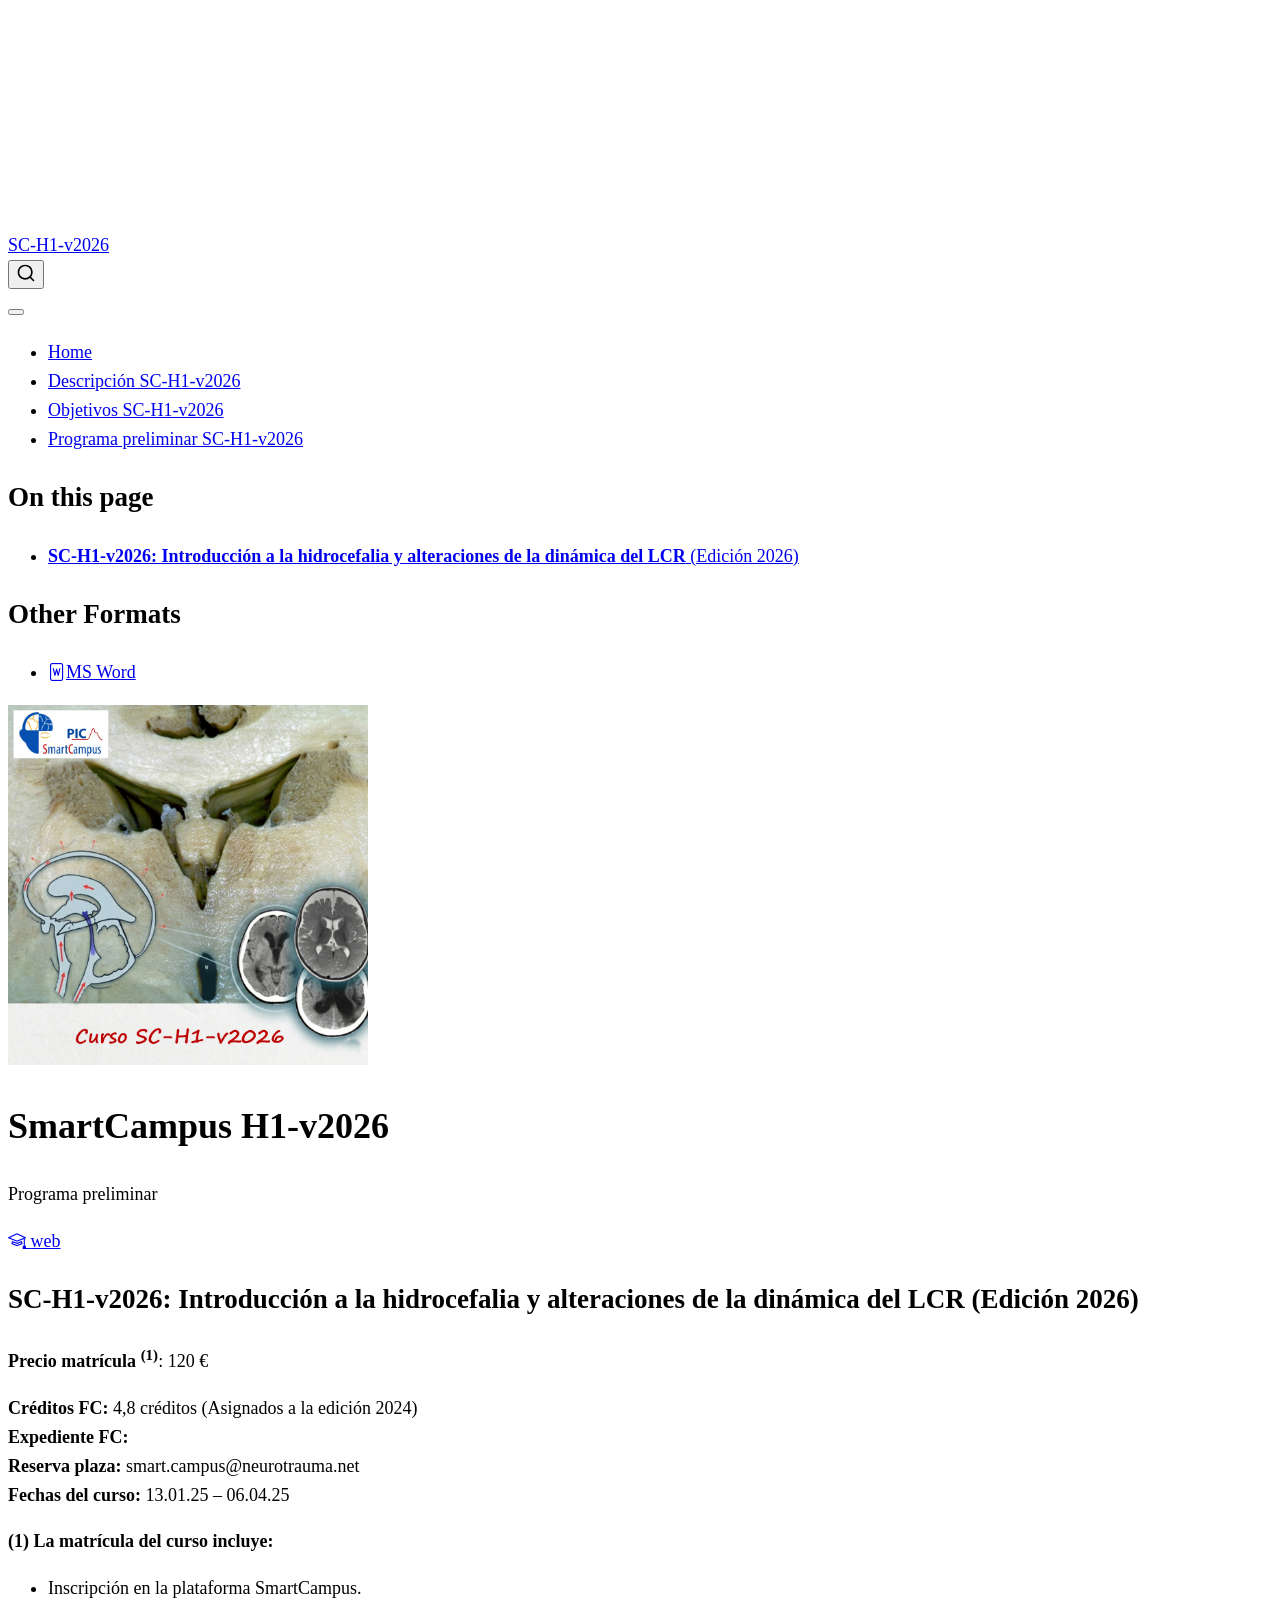
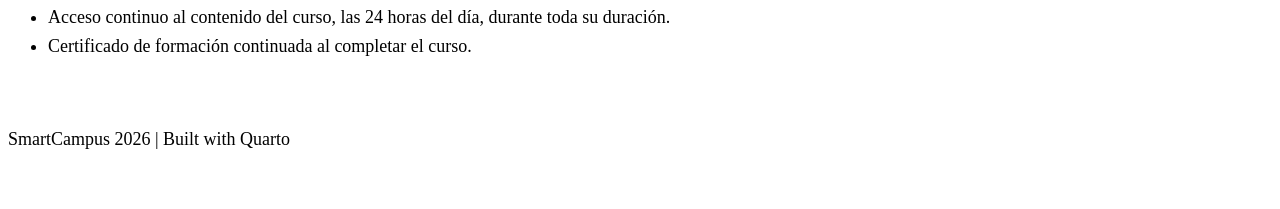
==== docs/index.html @ a45b17de "Initial" ====
<!DOCTYPE html>
<html xmlns="http://www.w3.org/1999/xhtml" lang="en" xml:lang="en"><head>

<meta charset="utf-8">
<meta name="generator" content="quarto-1.9.37">

<meta name="viewport" content="width=device-width, initial-scale=1.0, user-scalable=yes">


<title>SmartCampus H1-v2026 – SC-H1-v2026</title>
<style>
/* Default styles provided by pandoc.
** See https://pandoc.org/MANUAL.html#variables-for-html for config info.
*/
code{white-space: pre-wrap;}
span.smallcaps{font-variant: small-caps;}
div.columns{display: flex; gap: min(4vw, 1.5em);}
div.column{flex: auto; overflow-x: auto;}
div.hanging-indent{margin-left: 1.5em; text-indent: -1.5em;}
ul.task-list{list-style: none;}
ul.task-list li input[type="checkbox"] {
  width: 0.8em;
  margin: 0 0.8em 0.2em -1em; /* quarto-specific, see https://github.com/quarto-dev/quarto-cli/issues/4556 */ 
  vertical-align: middle;
}
</style>


<script src="site_libs/quarto-nav/quarto-nav.js"></script>
<script src="site_libs/quarto-nav/headroom.min.js"></script>
<script src="site_libs/clipboard/clipboard.min.js"></script>
<script src="site_libs/quarto-search/autocomplete.umd.js"></script>
<script src="site_libs/quarto-search/fuse.min.js"></script>
<script src="site_libs/quarto-search/quarto-search.js"></script>
<meta name="quarto:offset" content="./">
<script src="site_libs/quarto-html/quarto.js" type="module"></script>
<script src="site_libs/quarto-html/tabsets/tabsets.js" type="module"></script>
<script src="site_libs/quarto-html/popper.min.js"></script>
<script src="site_libs/quarto-html/tippy.umd.min.js"></script>
<link href="site_libs/quarto-html/tippy.css" rel="stylesheet">
<link href="site_libs/quarto-html/quarto-syntax-highlighting-7f8f88aac4f3542376d5c11b86a4c14d.css" rel="stylesheet" id="quarto-text-highlighting-styles">
<script src="site_libs/bootstrap/bootstrap.min.js"></script>
<link href="site_libs/bootstrap/bootstrap-icons.css" rel="stylesheet">
<link href="site_libs/bootstrap/bootstrap-6b423f165eeea3787de40cb4f8e821c3.min.css" rel="stylesheet" append-hash="true" id="quarto-bootstrap" data-mode="light">
<script id="quarto-search-options" type="application/json">{
  "location": "navbar",
  "copy-button": false,
  "collapse-after": 3,
  "panel-placement": "end",
  "type": "overlay",
  "limit": 50,
  "keyboard-shortcut": [
    "f",
    "/",
    "s"
  ],
  "show-item-context": false,
  "language": {
    "search-no-results-text": "No results",
    "search-matching-documents-text": "matching documents",
    "search-copy-link-title": "Copy link to search",
    "search-hide-matches-text": "Hide additional matches",
    "search-more-match-text": "more match in this document",
    "search-more-matches-text": "more matches in this document",
    "search-clear-button-title": "Clear",
    "search-text-placeholder": "",
    "search-detached-cancel-button-title": "Cancel",
    "search-submit-button-title": "Submit",
    "search-label": "Search"
  }
}</script>


<link rel="stylesheet" href="styles.css">
</head>

<body class="nav-fixed quarto-light">

<div id="quarto-search-results"></div>
  <header id="quarto-header" class="headroom fixed-top">
    <nav class="navbar navbar-expand-lg " data-bs-theme="dark">
      <div class="navbar-container container-fluid">
      <div class="navbar-brand-container mx-auto">
    <a class="navbar-brand" href="./index.html">
    <span class="navbar-title">SC-H1-v2026</span>
    </a>
  </div>
            <div id="quarto-search" class="" title="Search"></div>
          <button class="navbar-toggler" type="button" data-bs-toggle="collapse" data-bs-target="#navbarCollapse" aria-controls="navbarCollapse" role="menu" aria-expanded="false" aria-label="Toggle navigation" onclick="if (window.quartoToggleHeadroom) { window.quartoToggleHeadroom(); }">
  <span class="navbar-toggler-icon"></span>
</button>
          <div class="collapse navbar-collapse" id="navbarCollapse">
            <ul class="navbar-nav navbar-nav-scroll me-auto">
  <li class="nav-item">
    <a class="nav-link active" href="./index.html" aria-current="page"> 
<span class="menu-text">Home</span></a>
  </li>  
  <li class="nav-item">
    <a class="nav-link" href="./descripcion.html"> 
<span class="menu-text">Descripción SC-H1-v2026</span></a>
  </li>  
  <li class="nav-item">
    <a class="nav-link" href="./objetivos.html"> 
<span class="menu-text">Objetivos SC-H1-v2026</span></a>
  </li>  
  <li class="nav-item">
    <a class="nav-link" href="./programa_sc_h1_2026.html"> 
<span class="menu-text">Programa preliminar SC-H1-v2026</span></a>
  </li>  
</ul>
          </div> <!-- /navcollapse -->
            <div class="quarto-navbar-tools">
</div>
      </div> <!-- /container-fluid -->
    </nav>
</header>
<!-- content -->
<div id="quarto-content" class="quarto-container page-columns page-rows-contents page-layout-article page-navbar">
<!-- sidebar -->
<!-- margin-sidebar -->
    <div id="quarto-margin-sidebar" class="sidebar margin-sidebar">
        <nav id="TOC" role="doc-toc" class="toc-active">
    <h2 id="toc-title">On this page</h2>
  <ul>
  <li><a href="#sch1v2026-introducción-a-la-hidrocefalia-y-alteraciones-de-la-dinámica-del-lcr-edición-2026" id="toc-sch1v2026-introducción-a-la-hidrocefalia-y-alteraciones-de-la-dinámica-del-lcr-edición-2026" class="nav-link active" data-scroll-target="#sch1v2026-introducción-a-la-hidrocefalia-y-alteraciones-de-la-dinámica-del-lcr-edición-2026"><strong>SC‑H1‑v2026: Introducción a la hidrocefalia y alteraciones de la dinámica del LCR</strong> (Edición 2026)</a></li>
  </ul>
<div class="quarto-alternate-formats"><h2>Other Formats</h2><ul><li><a href="index.docx"><i class="bi bi-file-word"></i>MS Word</a></li></ul></div></nav>
    </div>
<!-- main -->
<div class="quarto-about-trestles">
  <div class="about-entity">
    <img src="images/SC-H1-2026.jpg" class="about-image
  rounded " style="width: 20em;">
<header id="title-block-header" class="quarto-title-block default">
<div class="quarto-title">
<h1 class="title">SmartCampus H1-v2026</h1>
<p class="subtitle lead">Programa preliminar</p>
</div>
<div class="quarto-title-meta">
  </div>
</header>
    <div class="about-links">
  <a href="https://www.neurotrauma.com" class="about-link" rel="" target="">
    <i class="bi bi-mortarboard"></i>
     <span class="about-link-text">web</span>
  </a>
</div>
  </div>
  <div class="about-contents"><main class="content" id="quarto-document-content">

<section id="sch1v2026-introducción-a-la-hidrocefalia-y-alteraciones-de-la-dinámica-del-lcr-edición-2026" class="level1">
<h1><strong>SC‑H1‑v2026: Introducción a la hidrocefalia y alteraciones de la dinámica del LCR</strong> (Edición 2026)</h1>
<p><strong>Precio matrícula <sup>(1)</sup></strong>: 120 €</p>
<p><strong>Créditos FC:</strong> 4,8 créditos (Asignados a la edición 2024)<br>
<strong>Expediente FC:</strong><br>
<strong>Reserva plaza:</strong> smart.campus@neurotrauma.net<br>
<strong>Fechas del curso:</strong> 13.01.25 – 06.04.25</p>
<p><strong>(1) La matrícula del curso incluye:</strong></p>
<ul>
<li>Inscripción en la plataforma SmartCampus.</li>
<li>Acceso continuo al contenido del curso, las 24 horas del día, durante toda su duración.</li>
<li>Certificado de formación continuada al completar el curso.</li>
</ul>


</section>
</main></div>
</div>
 <!-- /main -->
<script id="quarto-html-after-body" type="application/javascript">
  window.document.addEventListener("DOMContentLoaded", function (event) {
    const isCodeAnnotation = (el) => {
      for (const clz of el.classList) {
        if (clz.startsWith('code-annotation-')) {                     
          return true;
        }
      }
      return false;
    }
    const onCopySuccess = function(e) {
      // button target
      const button = e.trigger;
      // don't keep focus
      button.blur();
      // flash "checked"
      button.classList.add('code-copy-button-checked');
      var currentTitle = button.getAttribute("title");
      button.setAttribute("title", "Copied!");
      let tooltip;
      if (window.bootstrap) {
        button.setAttribute("data-bs-toggle", "tooltip");
        button.setAttribute("data-bs-placement", "left");
        button.setAttribute("data-bs-title", "Copied!");
        tooltip = new bootstrap.Tooltip(button, 
          { trigger: "manual", 
            customClass: "code-copy-button-tooltip",
            offset: [0, -8]});
        tooltip.show();    
      }
      setTimeout(function() {
        if (tooltip) {
          tooltip.hide();
          button.removeAttribute("data-bs-title");
          button.removeAttribute("data-bs-toggle");
          button.removeAttribute("data-bs-placement");
        }
        button.setAttribute("title", currentTitle);
        button.classList.remove('code-copy-button-checked');
      }, 1000);
      // clear code selection
      e.clearSelection();
    }
    const getTextToCopy = function(trigger) {
      const outerScaffold = trigger.parentElement.cloneNode(true);
      const codeEl = outerScaffold.querySelector('code');
      for (const childEl of codeEl.children) {
        if (isCodeAnnotation(childEl)) {
          childEl.remove();
        }
      }
      return codeEl.innerText;
    }
    const clipboard = new window.ClipboardJS('.code-copy-button:not([data-in-quarto-modal])', {
      text: getTextToCopy
    });
    clipboard.on('success', onCopySuccess);
    if (window.document.getElementById('quarto-embedded-source-code-modal')) {
      const clipboardModal = new window.ClipboardJS('.code-copy-button[data-in-quarto-modal]', {
        text: getTextToCopy,
        container: window.document.getElementById('quarto-embedded-source-code-modal')
      });
      clipboardModal.on('success', onCopySuccess);
    }
      var localhostRegex = new RegExp(/^(?:http|https):\/\/localhost\:?[0-9]*\//);
      var mailtoRegex = new RegExp(/^mailto:/);
        var filterRegex = new RegExp('/' + window.location.host + '/');
      var isInternal = (href) => {
          return filterRegex.test(href) || localhostRegex.test(href) || mailtoRegex.test(href);
      }
      // Inspect non-navigation links and adorn them if external
     var links = window.document.querySelectorAll('a[href]:not(.nav-link):not(.navbar-brand):not(.toc-action):not(.sidebar-link):not(.sidebar-item-toggle):not(.pagination-link):not(.no-external):not([aria-hidden]):not(.dropdown-item):not(.quarto-navigation-tool):not(.about-link)');
      for (var i=0; i<links.length; i++) {
        const link = links[i];
        if (!isInternal(link.href)) {
          // undo the damage that might have been done by quarto-nav.js in the case of
          // links that we want to consider external
          if (link.dataset.originalHref !== undefined) {
            link.href = link.dataset.originalHref;
          }
        }
      }
    function tippyHover(el, contentFn, onTriggerFn, onUntriggerFn) {
      const config = {
        allowHTML: true,
        maxWidth: 500,
        delay: 100,
        arrow: false,
        appendTo: function(el) {
            return el.parentElement;
        },
        interactive: true,
        interactiveBorder: 10,
        theme: 'quarto',
        placement: 'bottom-start',
      };
      if (contentFn) {
        config.content = contentFn;
      }
      if (onTriggerFn) {
        config.onTrigger = onTriggerFn;
      }
      if (onUntriggerFn) {
        config.onUntrigger = onUntriggerFn;
      }
      window.tippy(el, config); 
    }
    const noterefs = window.document.querySelectorAll('a[role="doc-noteref"]');
    for (var i=0; i<noterefs.length; i++) {
      const ref = noterefs[i];
      tippyHover(ref, function() {
        // use id or data attribute instead here
        let href = ref.getAttribute('data-footnote-href') || ref.getAttribute('href');
        try { href = new URL(href).hash; } catch {}
        const id = href.replace(/^#\/?/, "");
        const note = window.document.getElementById(id);
        if (note) {
          return note.innerHTML;
        } else {
          return "";
        }
      });
    }
    const xrefs = window.document.querySelectorAll('a.quarto-xref');
    const processXRef = (id, note) => {
      // Strip column container classes
      const stripColumnClz = (el) => {
        el.classList.remove("page-full", "page-columns");
        if (el.children) {
          for (const child of el.children) {
            stripColumnClz(child);
          }
        }
      }
      stripColumnClz(note)
      if (id === null || id.startsWith('sec-')) {
        // Special case sections, only their first couple elements
        const container = document.createElement("div");
        if (note.children && note.children.length > 2) {
          container.appendChild(note.children[0].cloneNode(true));
          for (let i = 1; i < note.children.length; i++) {
            const child = note.children[i];
            if (child.tagName === "P" && child.innerText === "") {
              continue;
            } else {
              container.appendChild(child.cloneNode(true));
              break;
            }
          }
          if (window.Quarto?.typesetMath) {
            window.Quarto.typesetMath(container);
          }
          return container.innerHTML
        } else {
          if (window.Quarto?.typesetMath) {
            window.Quarto.typesetMath(note);
          }
          return note.innerHTML;
        }
      } else {
        // Remove any anchor links if they are present
        const anchorLink = note.querySelector('a.anchorjs-link');
        if (anchorLink) {
          anchorLink.remove();
        }
        if (window.Quarto?.typesetMath) {
          window.Quarto.typesetMath(note);
        }
        if (note.classList.contains("callout")) {
          return note.outerHTML;
        } else {
          return note.innerHTML;
        }
      }
    }
    for (var i=0; i<xrefs.length; i++) {
      const xref = xrefs[i];
      tippyHover(xref, undefined, function(instance) {
        instance.disable();
        let url = xref.getAttribute('href');
        let hash = undefined; 
        if (url.startsWith('#')) {
          hash = url;
        } else {
          try { hash = new URL(url).hash; } catch {}
        }
        if (hash) {
          const id = hash.replace(/^#\/?/, "");
          const note = window.document.getElementById(id);
          if (note !== null) {
            try {
              const html = processXRef(id, note.cloneNode(true));
              instance.setContent(html);
            } finally {
              instance.enable();
              instance.show();
            }
          } else {
            // See if we can fetch this
            fetch(url.split('#')[0])
            .then(res => res.text())
            .then(html => {
              const parser = new DOMParser();
              const htmlDoc = parser.parseFromString(html, "text/html");
              const note = htmlDoc.getElementById(id);
              if (note !== null) {
                const html = processXRef(id, note);
                instance.setContent(html);
              } 
            }).finally(() => {
              instance.enable();
              instance.show();
            });
          }
        } else {
          // See if we can fetch a full url (with no hash to target)
          // This is a special case and we should probably do some content thinning / targeting
          fetch(url)
          .then(res => res.text())
          .then(html => {
            const parser = new DOMParser();
            const htmlDoc = parser.parseFromString(html, "text/html");
            const note = htmlDoc.querySelector('main.content');
            if (note !== null) {
              // This should only happen for chapter cross references
              // (since there is no id in the URL)
              // remove the first header
              if (note.children.length > 0 && note.children[0].tagName === "HEADER") {
                note.children[0].remove();
              }
              const html = processXRef(null, note);
              instance.setContent(html);
            } 
          }).finally(() => {
            instance.enable();
            instance.show();
          });
        }
      }, function(instance) {
      });
    }
        let selectedAnnoteEl;
        const selectorForAnnotation = ( cell, annotation) => {
          let cellAttr = 'data-code-cell="' + cell + '"';
          let lineAttr = 'data-code-annotation="' +  annotation + '"';
          const selector = 'span[' + cellAttr + '][' + lineAttr + ']';
          return selector;
        }
        const selectCodeLines = (annoteEl) => {
          const doc = window.document;
          const targetCell = annoteEl.getAttribute("data-target-cell");
          const targetAnnotation = annoteEl.getAttribute("data-target-annotation");
          const annoteSpan = window.document.querySelector(selectorForAnnotation(targetCell, targetAnnotation));
          const lines = annoteSpan.getAttribute("data-code-lines").split(",");
          const lineIds = lines.map((line) => {
            return targetCell + "-" + line;
          })
          let top = null;
          let height = null;
          let parent = null;
          if (lineIds.length > 0) {
              //compute the position of the single el (top and bottom and make a div)
              const el = window.document.getElementById(lineIds[0]);
              top = el.offsetTop;
              height = el.offsetHeight;
              parent = el.parentElement.parentElement;
            if (lineIds.length > 1) {
              const lastEl = window.document.getElementById(lineIds[lineIds.length - 1]);
              const bottom = lastEl.offsetTop + lastEl.offsetHeight;
              height = bottom - top;
            }
            if (top !== null && height !== null && parent !== null) {
              // cook up a div (if necessary) and position it 
              let div = window.document.getElementById("code-annotation-line-highlight");
              if (div === null) {
                div = window.document.createElement("div");
                div.setAttribute("id", "code-annotation-line-highlight");
                div.style.position = 'absolute';
                parent.appendChild(div);
              }
              div.style.top = top - 2 + "px";
              div.style.height = height + 4 + "px";
              div.style.left = 0;
              let gutterDiv = window.document.getElementById("code-annotation-line-highlight-gutter");
              if (gutterDiv === null) {
                gutterDiv = window.document.createElement("div");
                gutterDiv.setAttribute("id", "code-annotation-line-highlight-gutter");
                gutterDiv.style.position = 'absolute';
                const codeCell = window.document.getElementById(targetCell);
                const gutter = codeCell.querySelector('.code-annotation-gutter');
                gutter.appendChild(gutterDiv);
              }
              gutterDiv.style.top = top - 2 + "px";
              gutterDiv.style.height = height + 4 + "px";
            }
            selectedAnnoteEl = annoteEl;
          }
        };
        const unselectCodeLines = () => {
          const elementsIds = ["code-annotation-line-highlight", "code-annotation-line-highlight-gutter"];
          elementsIds.forEach((elId) => {
            const div = window.document.getElementById(elId);
            if (div) {
              div.remove();
            }
          });
          selectedAnnoteEl = undefined;
        };
          // Handle positioning of the toggle
      window.addEventListener(
        "resize",
        throttle(() => {
          elRect = undefined;
          if (selectedAnnoteEl) {
            selectCodeLines(selectedAnnoteEl);
          }
        }, 10)
      );
      function throttle(fn, ms) {
      let throttle = false;
      let timer;
        return (...args) => {
          if(!throttle) { // first call gets through
              fn.apply(this, args);
              throttle = true;
          } else { // all the others get throttled
              if(timer) clearTimeout(timer); // cancel #2
              timer = setTimeout(() => {
                fn.apply(this, args);
                timer = throttle = false;
              }, ms);
          }
        };
      }
        // Attach click handler to the DT
        const annoteDls = window.document.querySelectorAll('dt[data-target-cell]');
        for (const annoteDlNode of annoteDls) {
          annoteDlNode.addEventListener('click', (event) => {
            const clickedEl = event.target;
            if (clickedEl !== selectedAnnoteEl) {
              unselectCodeLines();
              const activeEl = window.document.querySelector('dt[data-target-cell].code-annotation-active');
              if (activeEl) {
                activeEl.classList.remove('code-annotation-active');
              }
              selectCodeLines(clickedEl);
              clickedEl.classList.add('code-annotation-active');
            } else {
              // Unselect the line
              unselectCodeLines();
              clickedEl.classList.remove('code-annotation-active');
            }
          });
        }
    const findCites = (el) => {
      const parentEl = el.parentElement;
      if (parentEl) {
        const cites = parentEl.dataset.cites;
        if (cites) {
          return {
            el,
            cites: cites.split(' ')
          };
        } else {
          return findCites(el.parentElement)
        }
      } else {
        return undefined;
      }
    };
    var bibliorefs = window.document.querySelectorAll('a[role="doc-biblioref"]');
    for (var i=0; i<bibliorefs.length; i++) {
      const ref = bibliorefs[i];
      const citeInfo = findCites(ref);
      if (citeInfo) {
        tippyHover(citeInfo.el, function() {
          var popup = window.document.createElement('div');
          citeInfo.cites.forEach(function(cite) {
            var citeDiv = window.document.createElement('div');
            citeDiv.classList.add('hanging-indent');
            citeDiv.classList.add('csl-entry');
            var biblioDiv = window.document.getElementById('ref-' + cite);
            if (biblioDiv) {
              citeDiv.innerHTML = biblioDiv.innerHTML;
            }
            popup.appendChild(citeDiv);
          });
          return popup.innerHTML;
        });
      }
    }
  });
  </script>
</div> <!-- /content -->
<footer class="footer">
  <div class="nav-footer">
    <div class="nav-footer-left">
      &nbsp;
    </div>   
    <div class="nav-footer-center">
<p>SmartCampus 2026 | Built with Quarto</p>
</div>
    <div class="nav-footer-right">
      &nbsp;
    </div>
  </div>
</footer>




</body></html>
---- docs/site_libs/quarto-html/tippy.css ----
.tippy-box[data-animation=fade][data-state=hidden]{opacity:0}[data-tippy-root]{max-width:calc(100vw - 10px)}.tippy-box{position:relative;background-color:#333;color:#fff;border-radius:4px;font-size:14px;line-height:1.4;white-space:normal;outline:0;transition-property:transform,visibility,opacity}.tippy-box[data-placement^=top]>.tippy-arrow{bottom:0}.tippy-box[data-placement^=top]>.tippy-arrow:before{bottom:-7px;left:0;border-width:8px 8px 0;border-top-color:initial;transform-origin:center top}.tippy-box[data-placement^=bottom]>.tippy-arrow{top:0}.tippy-box[data-placement^=bottom]>.tippy-arrow:before{top:-7px;left:0;border-width:0 8px 8px;border-bottom-color:initial;transform-origin:center bottom}.tippy-box[data-placement^=left]>.tippy-arrow{right:0}.tippy-box[data-placement^=left]>.tippy-arrow:before{border-width:8px 0 8px 8px;border-left-color:initial;right:-7px;transform-origin:center left}.tippy-box[data-placement^=right]>.tippy-arrow{left:0}.tippy-box[data-placement^=right]>.tippy-arrow:before{left:-7px;border-width:8px 8px 8px 0;border-right-color:initial;transform-origin:center right}.tippy-box[data-inertia][data-state=visible]{transition-timing-function:cubic-bezier(.54,1.5,.38,1.11)}.tippy-arrow{width:16px;height:16px;color:#333}.tippy-arrow:before{content:"";position:absolute;border-color:transparent;border-style:solid}.tippy-content{position:relative;padding:5px 9px;z-index:1}
---- docs/site_libs/quarto-html/quarto-syntax-highlighting-7f8f88aac4f3542376d5c11b86a4c14d.css ----
/* quarto syntax highlight colors */
:root {
  --quarto-hl-ot-color: #003B4F;
  --quarto-hl-at-color: #657422;
  --quarto-hl-ss-color: #20794D;
  --quarto-hl-an-color: #5E5E5E;
  --quarto-hl-fu-color: #4758AB;
  --quarto-hl-st-color: #20794D;
  --quarto-hl-cf-color: #003B4F;
  --quarto-hl-op-color: #5E5E5E;
  --quarto-hl-er-color: #AD0000;
  --quarto-hl-bn-color: #AD0000;
  --quarto-hl-al-color: #AD0000;
  --quarto-hl-va-color: #111111;
  --quarto-hl-bu-color: inherit;
  --quarto-hl-ex-color: inherit;
  --quarto-hl-pp-color: #AD0000;
  --quarto-hl-in-color: #5E5E5E;
  --quarto-hl-vs-color: #20794D;
  --quarto-hl-wa-color: #5E5E5E;
  --quarto-hl-do-color: #5E5E5E;
  --quarto-hl-im-color: #00769E;
  --quarto-hl-ch-color: #20794D;
  --quarto-hl-dt-color: #AD0000;
  --quarto-hl-fl-color: #AD0000;
  --quarto-hl-co-color: #5E5E5E;
  --quarto-hl-cv-color: #5E5E5E;
  --quarto-hl-cn-color: #8f5902;
  --quarto-hl-sc-color: #5E5E5E;
  --quarto-hl-dv-color: #AD0000;
  --quarto-hl-kw-color: #003B4F;
}

/* other quarto variables */
:root {
  --quarto-font-monospace: SFMono-Regular, Menlo, Monaco, Consolas, "Liberation Mono", "Courier New", monospace;
}

/* syntax highlight based on Pandoc's rules */
pre > code.sourceCode > span {
  color: #003B4F;
}

code.sourceCode > span {
  color: #003B4F;
}

div.sourceCode,
div.sourceCode pre.sourceCode {
  color: #003B4F;
}

/* Normal */
code span {
  color: #003B4F;
}

/* Alert */
code span.al {
  color: #AD0000;
  font-style: inherit;
}

/* Annotation */
code span.an {
  color: #5E5E5E;
  font-style: inherit;
}

/* Attribute */
code span.at {
  color: #657422;
  font-style: inherit;
}

/* BaseN */
code span.bn {
  color: #AD0000;
  font-style: inherit;
}

/* BuiltIn */
code span.bu {
  font-style: inherit;
}

/* ControlFlow */
code span.cf {
  color: #003B4F;
  font-weight: bold;
  font-style: inherit;
}

/* Char */
code span.ch {
  color: #20794D;
  font-style: inherit;
}

/* Constant */
code span.cn {
  color: #8f5902;
  font-style: inherit;
}

/* Comment */
code span.co {
  color: #5E5E5E;
  font-style: inherit;
}

/* CommentVar */
code span.cv {
  color: #5E5E5E;
  font-style: italic;
}

/* Documentation */
code span.do {
  color: #5E5E5E;
  font-style: italic;
}

/* DataType */
code span.dt {
  color: #AD0000;
  font-style: inherit;
}

/* DecVal */
code span.dv {
  color: #AD0000;
  font-style: inherit;
}

/* Error */
code span.er {
  color: #AD0000;
  font-style: inherit;
}

/* Extension */
code span.ex {
  font-style: inherit;
}

/* Float */
code span.fl {
  color: #AD0000;
  font-style: inherit;
}

/* Function */
code span.fu {
  color: #4758AB;
  font-style: inherit;
}

/* Import */
code span.im {
  color: #00769E;
  font-style: inherit;
}

/* Information */
code span.in {
  color: #5E5E5E;
  font-style: inherit;
}

/* Keyword */
code span.kw {
  color: #003B4F;
  font-weight: bold;
  font-style: inherit;
}

/* Operator */
code span.op {
  color: #5E5E5E;
  font-style: inherit;
}

/* Other */
code span.ot {
  color: #003B4F;
  font-style: inherit;
}

/* Preprocessor */
code span.pp {
  color: #AD0000;
  font-style: inherit;
}

/* SpecialChar */
code span.sc {
  color: #5E5E5E;
  font-style: inherit;
}

/* SpecialString */
code span.ss {
  color: #20794D;
  font-style: inherit;
}

/* String */
code span.st {
  color: #20794D;
  font-style: inherit;
}

/* Variable */
code span.va {
  color: #111111;
  font-style: inherit;
}

/* VerbatimString */
code span.vs {
  color: #20794D;
  font-style: inherit;
}

/* Warning */
code span.wa {
  color: #5E5E5E;
  font-style: italic;
}

.prevent-inlining {
  content: "</";
}

/*# sourceMappingURL=789ad8cd35626ba772517505b42a116e.css.map */
---- docs/styles.css ----
/* Sets the base document font size safely */
body {
  font-size: 18px;
  line-height: 1.6; /* Adds comfortable breathing room between text lines */
}

/* Optional: Ensures your navigation links stay clean and readable */
.navbar {
  font-size: 18px;
}

/* Optional: Keeps code blocks crisp and slightly smaller for readability */
code, pre {
  font-size: 16px;
}

/* This rule only triggers inside an element marked with .academic-indent */

.academic-indent p + p {
  text-indent: 2.5em;
  margin-top: 0;
  margin-bottom: 1.2em;
}
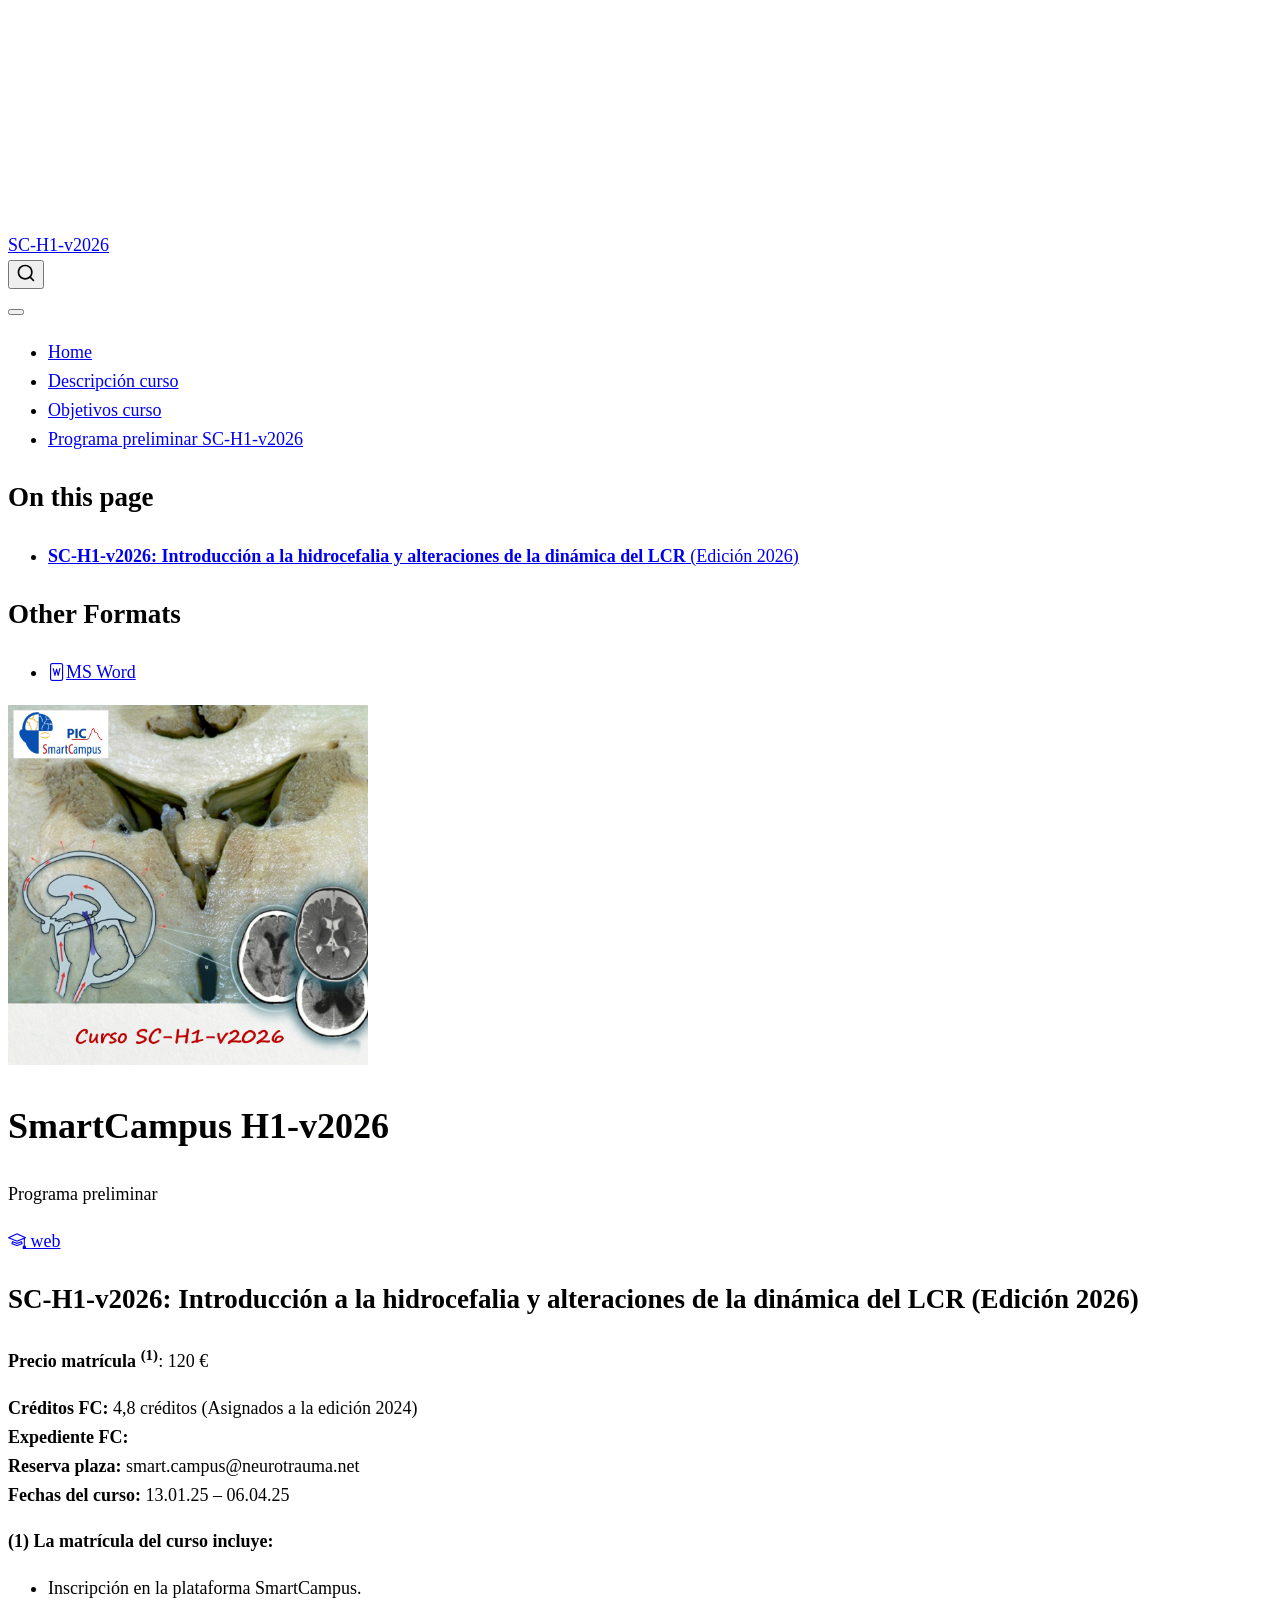
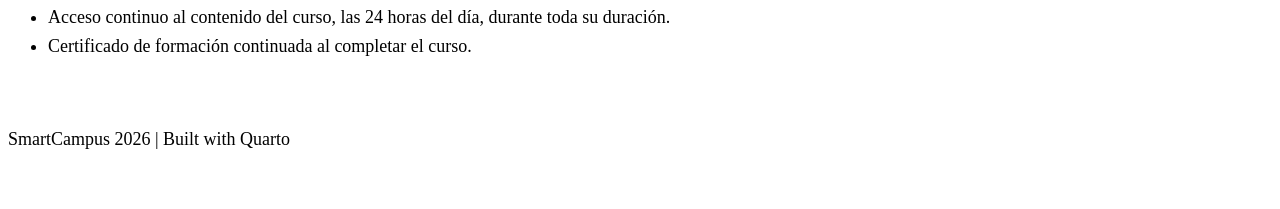
==== commit c25b7da9: "Minor" ====
--- a/docs/index.html
+++ b/docs/index.html
@@ -97,11 +97,11 @@
   </li>  
   <li class="nav-item">
     <a class="nav-link" href="./descripcion.html"> 
-<span class="menu-text">Descripción SC-H1-v2026</span></a>
+<span class="menu-text">Descripción curso</span></a>
   </li>  
   <li class="nav-item">
     <a class="nav-link" href="./objetivos.html"> 
-<span class="menu-text">Objetivos SC-H1-v2026</span></a>
+<span class="menu-text">Objetivos curso</span></a>
   </li>  
   <li class="nav-item">
     <a class="nav-link" href="./programa_sc_h1_2026.html"> 
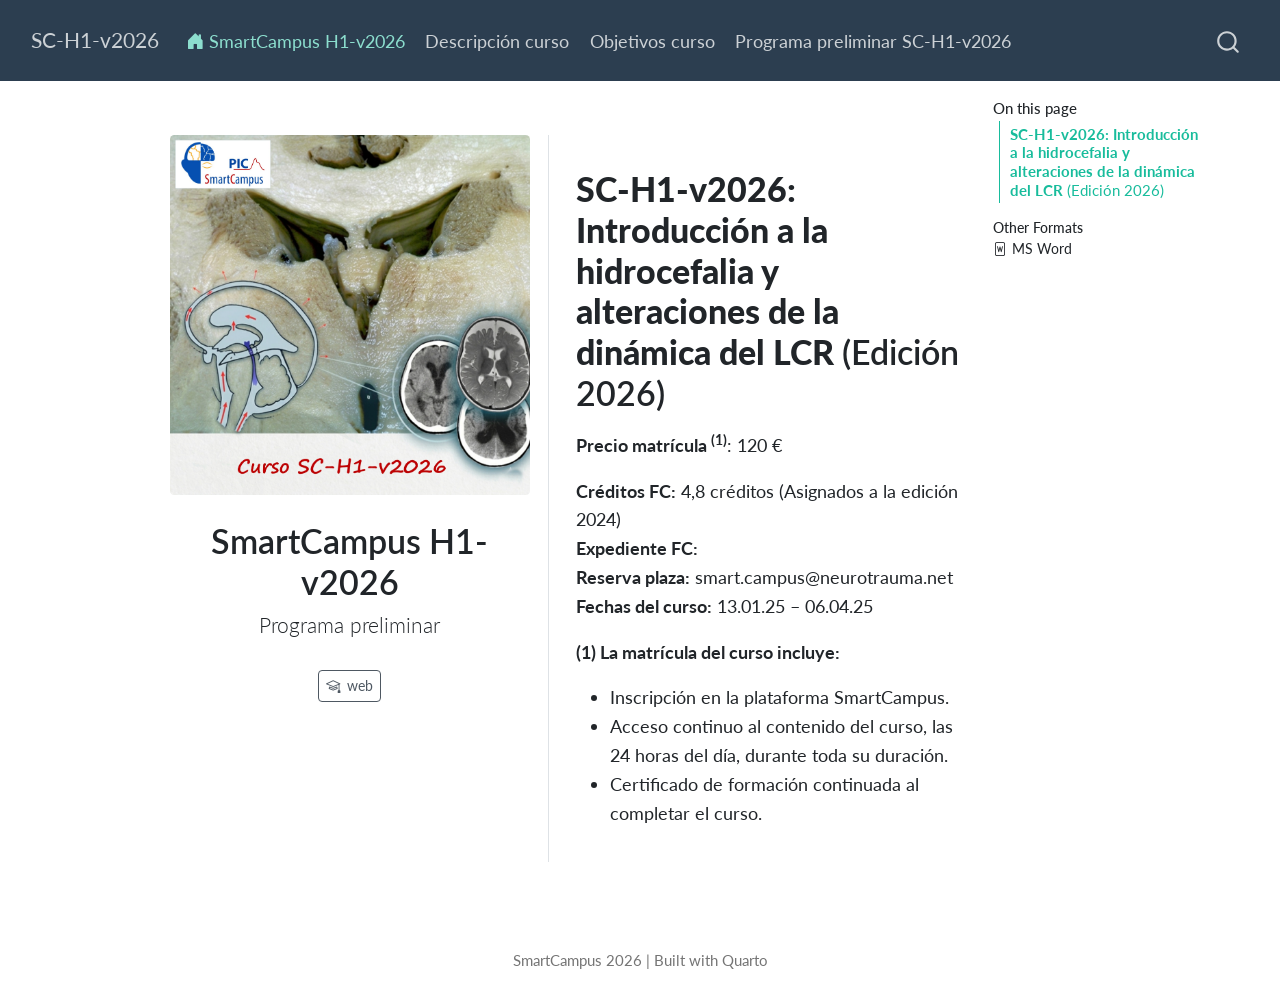
==== commit 6d5e5ed6: "minor" ====
--- a/docs/index.html
+++ b/docs/index.html
@@ -41,7 +41,7 @@
 <link href="site_libs/quarto-html/quarto-syntax-highlighting-7f8f88aac4f3542376d5c11b86a4c14d.css" rel="stylesheet" id="quarto-text-highlighting-styles">
 <script src="site_libs/bootstrap/bootstrap.min.js"></script>
 <link href="site_libs/bootstrap/bootstrap-icons.css" rel="stylesheet">
-<link href="site_libs/bootstrap/bootstrap-6b423f165eeea3787de40cb4f8e821c3.min.css" rel="stylesheet" append-hash="true" id="quarto-bootstrap" data-mode="light">
+<link href="site_libs/bootstrap/bootstrap-f9da83f35c8a9777c3928170ebd7038e.min.css" rel="stylesheet" append-hash="true" id="quarto-bootstrap" data-mode="light">
 <script id="quarto-search-options" type="application/json">{
   "location": "navbar",
   "copy-button": false,
@@ -92,8 +92,9 @@
           <div class="collapse navbar-collapse" id="navbarCollapse">
             <ul class="navbar-nav navbar-nav-scroll me-auto">
   <li class="nav-item">
-    <a class="nav-link active" href="./index.html" aria-current="page"> 
-<span class="menu-text">Home</span></a>
+    <a class="nav-link active" href="./index.html" aria-current="page"> <i class="bi bi-house-door-fill" role="img">
+</i> 
+<span class="menu-text">SmartCampus H1-v2026</span></a>
   </li>  
   <li class="nav-item">
     <a class="nav-link" href="./descripcion.html"> 
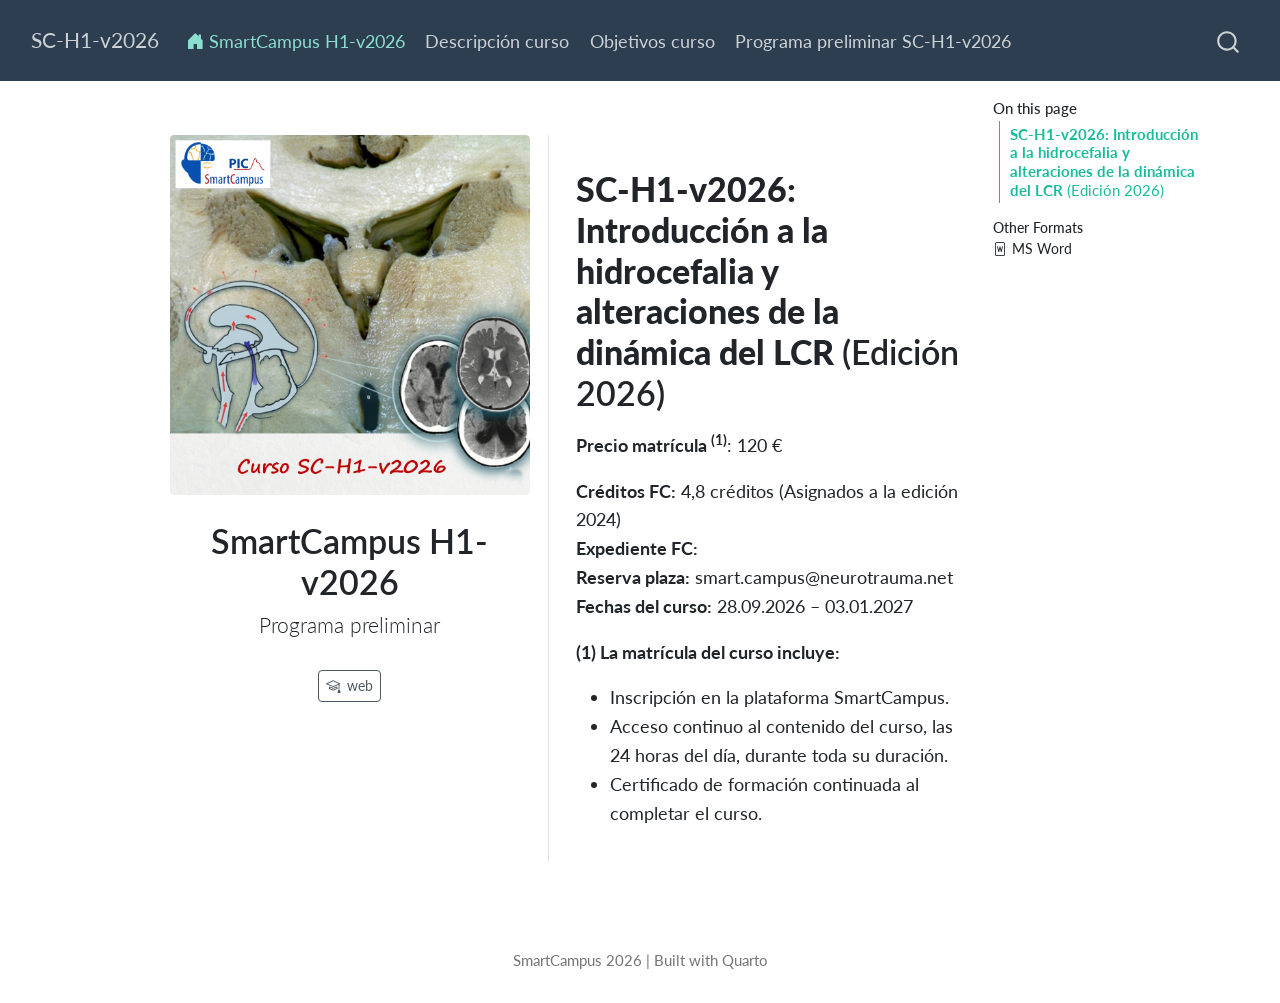
==== commit a1f02181: "Dates" ====
--- a/docs/index.html
+++ b/docs/index.html
@@ -155,7 +155,7 @@
 <p><strong>Créditos FC:</strong> 4,8 créditos (Asignados a la edición 2024)<br>
 <strong>Expediente FC:</strong><br>
 <strong>Reserva plaza:</strong> smart.campus@neurotrauma.net<br>
-<strong>Fechas del curso:</strong> 13.01.25 – 06.04.25</p>
+<strong>Fechas del curso:</strong> 28.09.2026 – 03.01.2027</p>
 <p><strong>(1) La matrícula del curso incluye:</strong></p>
 <ul>
 <li>Inscripción en la plataforma SmartCampus.</li>
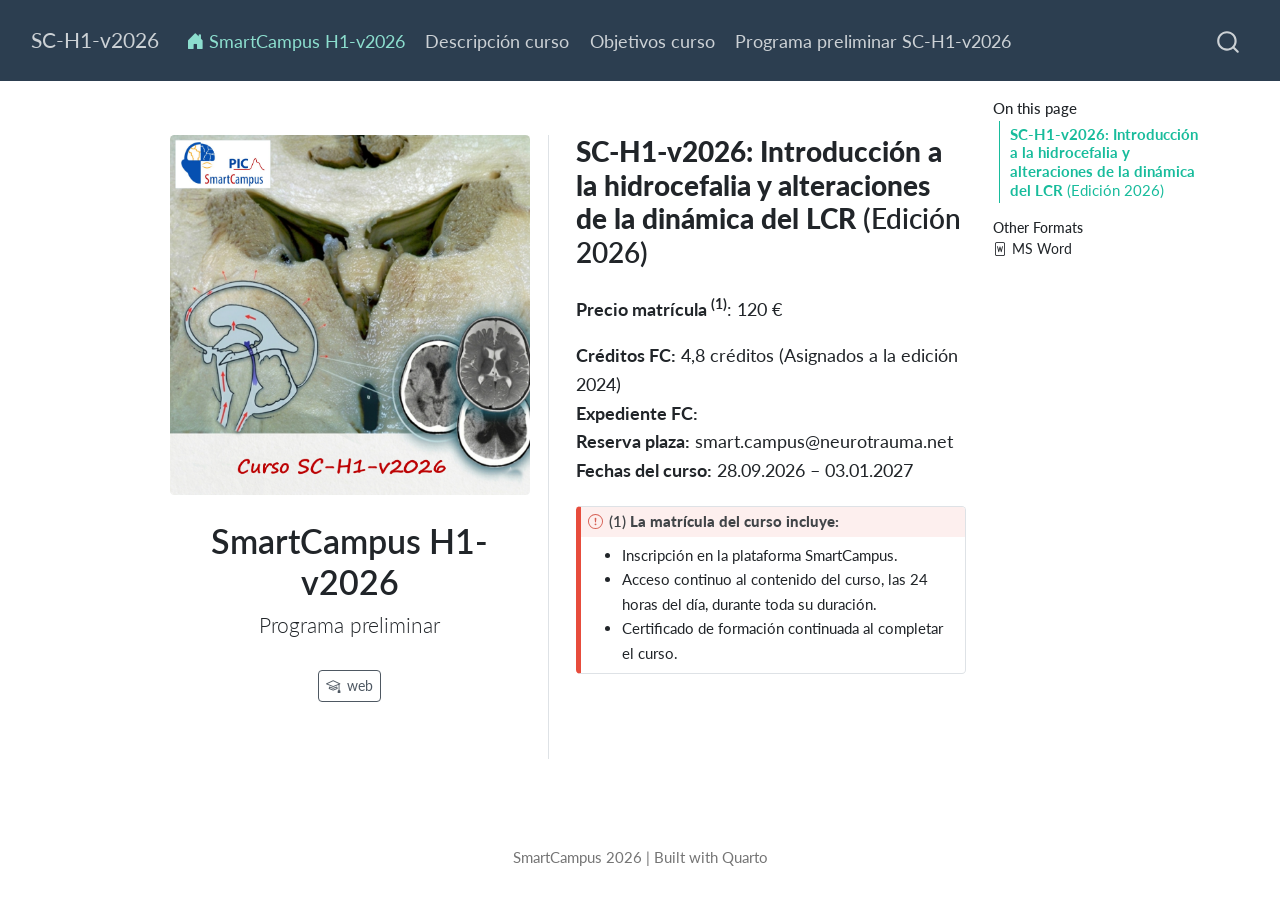
==== commit 87be2606: "Major changes Poca" ====
--- a/docs/index.html
+++ b/docs/index.html
@@ -149,19 +149,30 @@
   </div>
   <div class="about-contents"><main class="content" id="quarto-document-content">
 
-<section id="sch1v2026-introducción-a-la-hidrocefalia-y-alteraciones-de-la-dinámica-del-lcr-edición-2026" class="level1">
-<h1><strong>SC‑H1‑v2026: Introducción a la hidrocefalia y alteraciones de la dinámica del LCR</strong> (Edición 2026)</h1>
+<section id="sch1v2026-introducción-a-la-hidrocefalia-y-alteraciones-de-la-dinámica-del-lcr-edición-2026" class="level2">
+<h2 data-anchor-id="sch1v2026-introducción-a-la-hidrocefalia-y-alteraciones-de-la-dinámica-del-lcr-edición-2026"><strong>SC‑H1‑v2026: Introducción a la hidrocefalia y alteraciones de la dinámica del LCR</strong> (Edición 2026)</h2>
 <p><strong>Precio matrícula <sup>(1)</sup></strong>: 120 €</p>
 <p><strong>Créditos FC:</strong> 4,8 créditos (Asignados a la edición 2024)<br>
 <strong>Expediente FC:</strong><br>
 <strong>Reserva plaza:</strong> smart.campus@neurotrauma.net<br>
 <strong>Fechas del curso:</strong> 28.09.2026 – 03.01.2027</p>
-<p><strong>(1) La matrícula del curso incluye:</strong></p>
+<div class="callout callout-style-default callout-important callout-titled">
+<div class="callout-header d-flex align-content-center">
+<div class="callout-icon-container">
+<i class="callout-icon"></i>
+</div>
+<div class="callout-title-container flex-fill">
+<span class="screen-reader-only">Important</span>(1) <strong>La matrícula del curso incluye:</strong>
+</div>
+</div>
+<div class="callout-body-container callout-body">
 <ul>
 <li>Inscripción en la plataforma SmartCampus.</li>
 <li>Acceso continuo al contenido del curso, las 24 horas del día, durante toda su duración.</li>
 <li>Certificado de formación continuada al completar el curso.</li>
 </ul>
+</div>
+</div>
 
 
 </section>
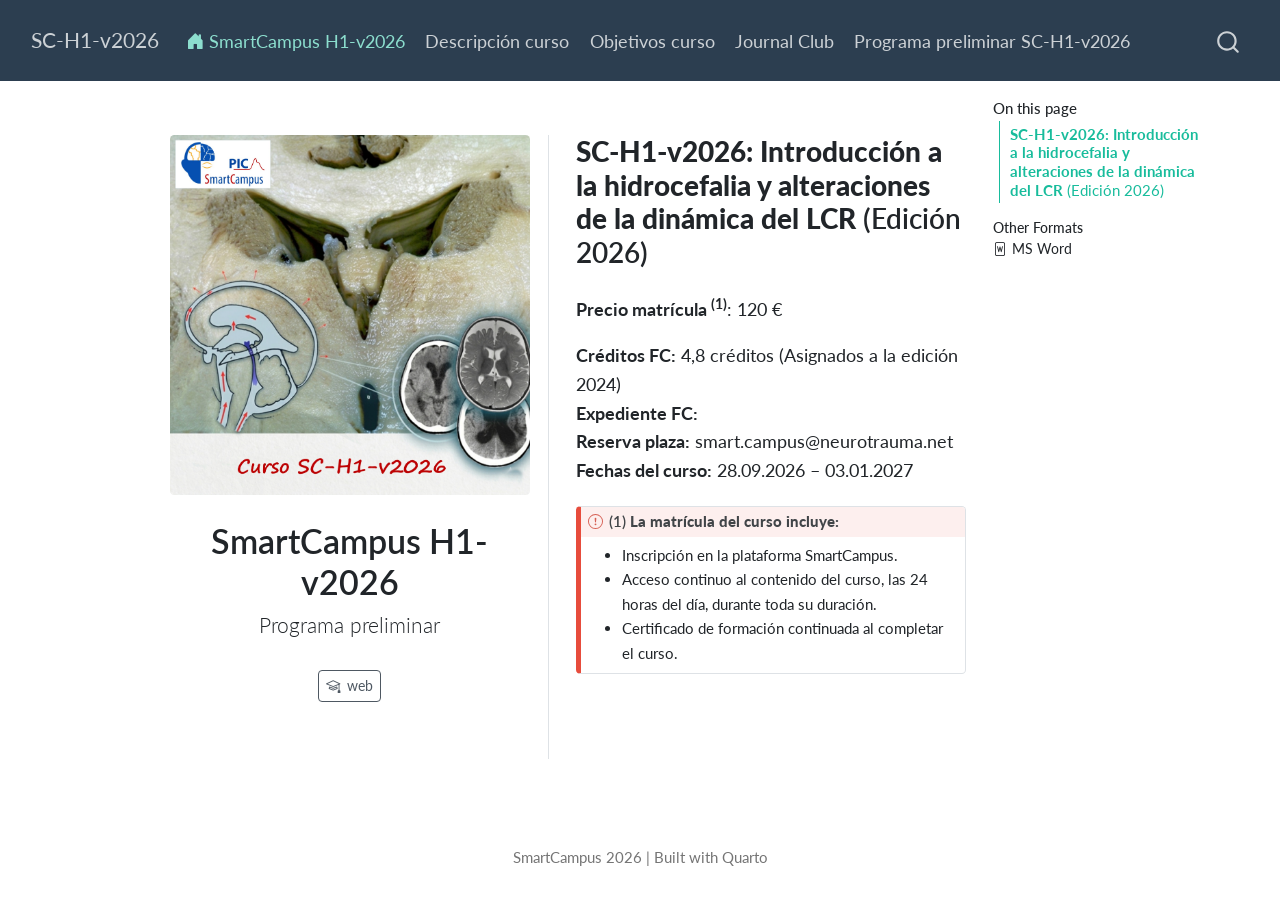
==== commit fb208fcc: "Journal club 2" ====
--- a/docs/index.html
+++ b/docs/index.html
@@ -105,6 +105,10 @@
 <span class="menu-text">Objetivos curso</span></a>
   </li>  
   <li class="nav-item">
+    <a class="nav-link" href="./journal_club.html"> 
+<span class="menu-text">Journal Club</span></a>
+  </li>  
+  <li class="nav-item">
     <a class="nav-link" href="./programa_sc_h1_2026.html"> 
 <span class="menu-text">Programa preliminar SC-H1-v2026</span></a>
   </li>  
